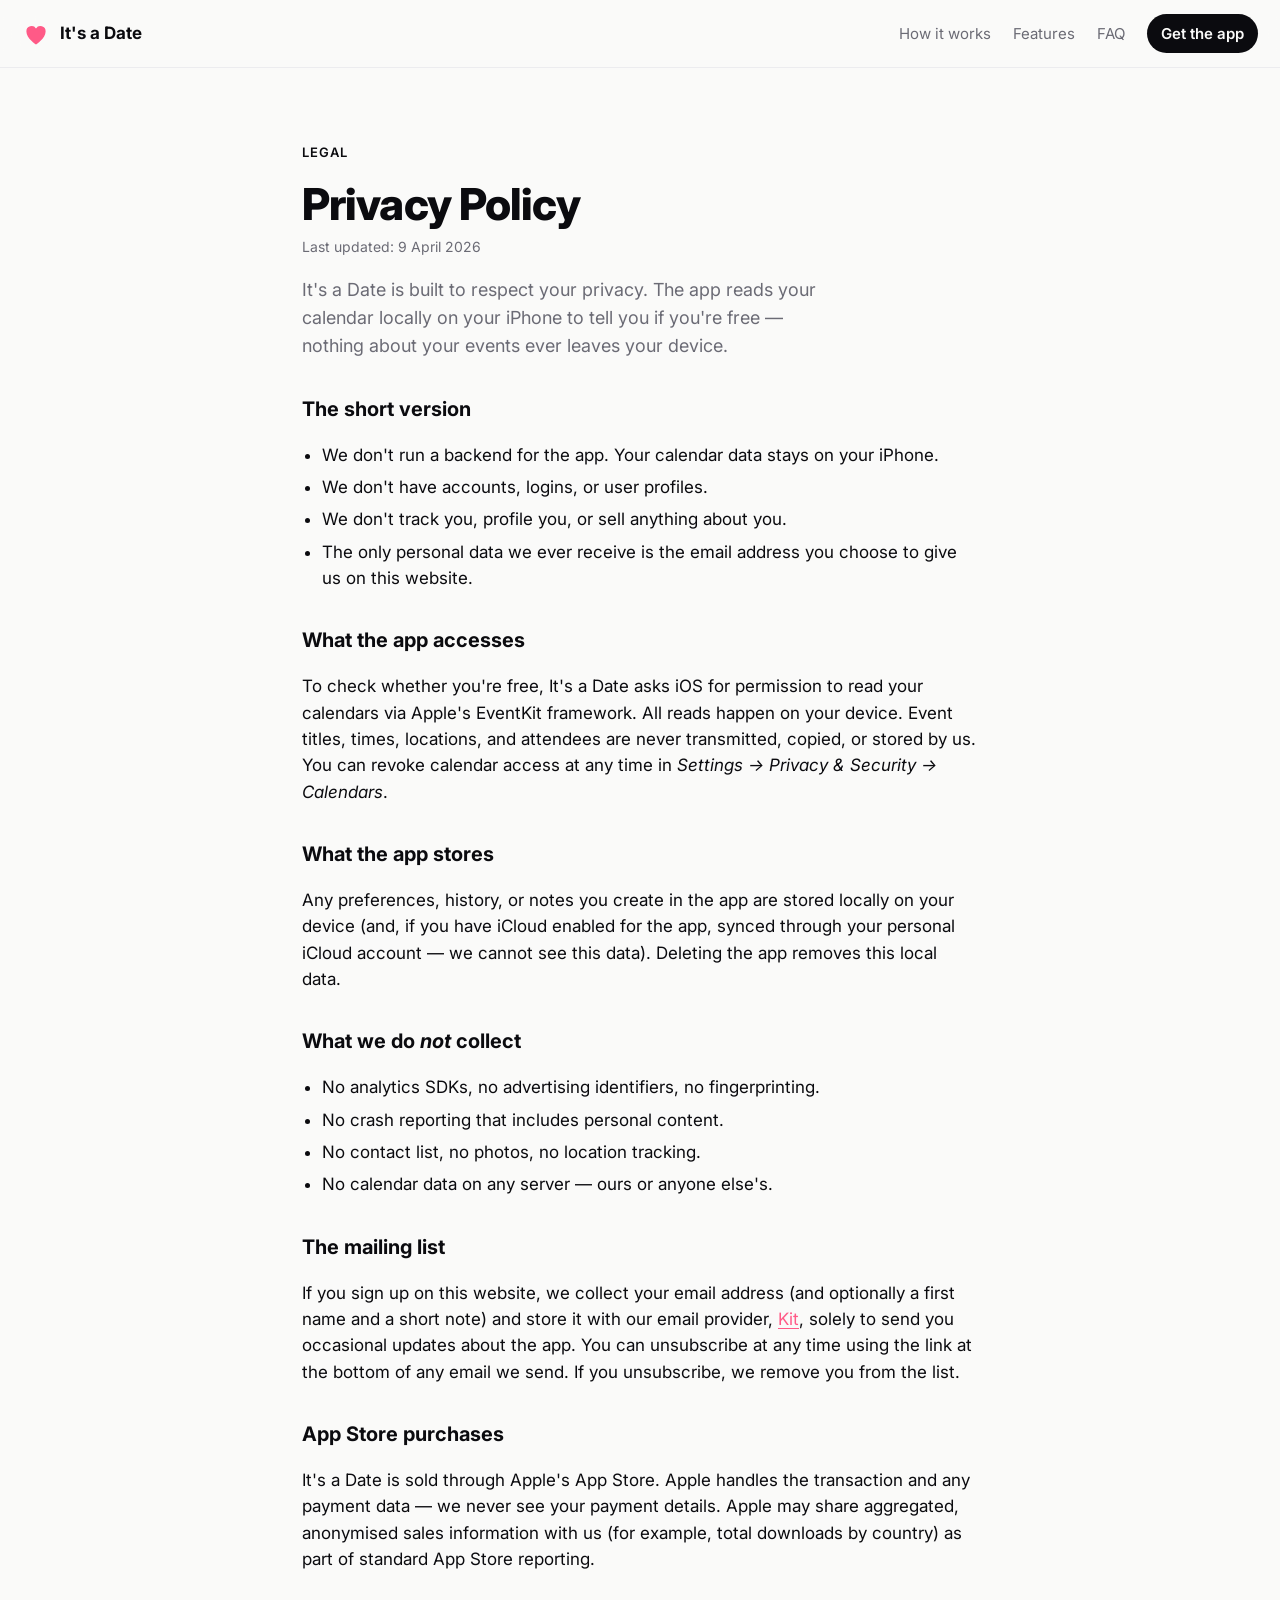
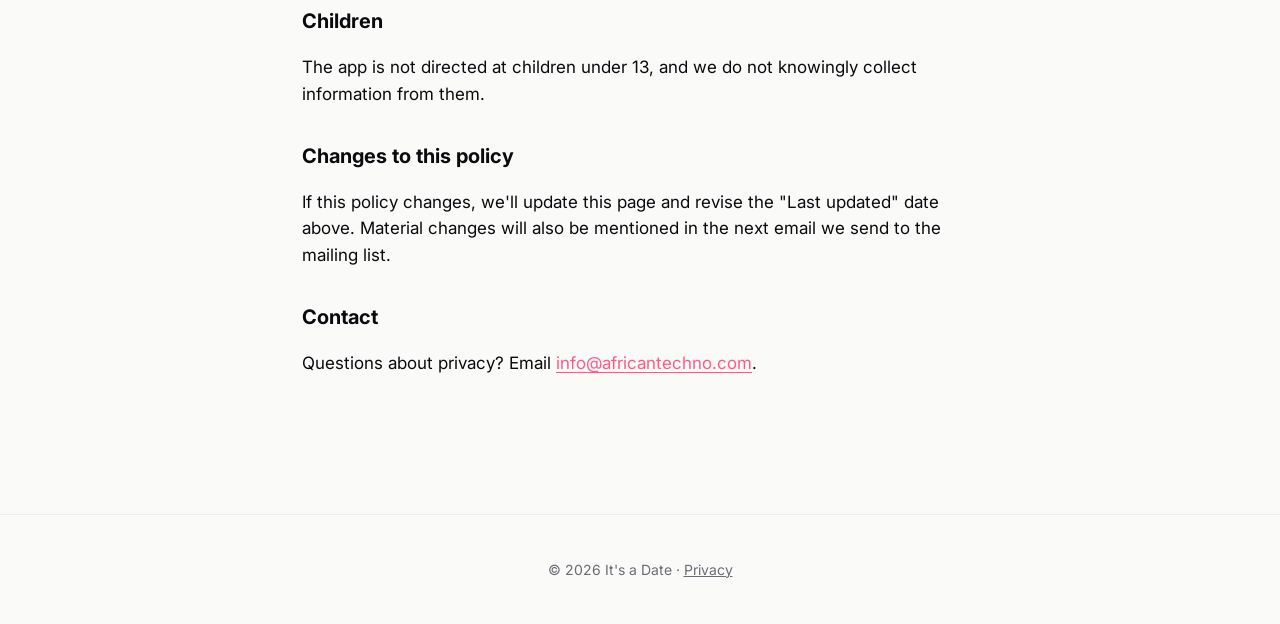
==== privacy.html @ ae097d8b "Launch copy: App Store link, pricing, mailing list voice, privacy page - Add official App Store badg" ====
<!doctype html>
<html lang="en">
<head>
  <meta charset="utf-8" />
  <meta name="viewport" content="width=device-width, initial-scale=1, viewport-fit=cover" />
  <meta name="theme-color" content="#ff5a87" media="(prefers-color-scheme: light)" />
  <meta name="theme-color" content="#0b0b0f" media="(prefers-color-scheme: dark)" />
  <title>Privacy · It's a Date</title>
  <meta name="description" content="Privacy policy for It's a Date — a calendar-aware iPhone app that keeps your data on your device." />
  <meta name="robots" content="index,follow" />

  <link rel="preconnect" href="https://fonts.googleapis.com">
  <link rel="preconnect" href="https://fonts.gstatic.com" crossorigin>
  <link href="https://fonts.googleapis.com/css2?family=Inter:wght@400;500;600;700;800&display=swap" rel="stylesheet">

  <link rel="stylesheet" href="styles.css" />
  <link rel="icon" href="favicon.svg" type="image/svg+xml" />
</head>
<body>
  <header class="nav">
    <a class="brand" href="/" aria-label="It's a Date">
      <span class="brand-mark" aria-hidden="true">
        <svg viewBox="0 0 32 32" width="28" height="28"><path d="M16 28s-11-7.2-11-15a6 6 0 0 1 11-3.4A6 6 0 0 1 27 13c0 7.8-11 15-11 15z" fill="currentColor"/></svg>
      </span>
      <span class="brand-name">It's a Date</span>
    </a>
    <nav class="nav-links">
      <a href="/#how">How it works</a>
      <a href="/#features">Features</a>
      <a href="/#faq">FAQ</a>
      <a href="https://apps.apple.com/za/app/its-a-date-scheduler/id6761782557" class="nav-cta">Get the app</a>
    </nav>
  </header>

  <main class="legal">
    <p class="eyebrow">Legal</p>
    <h1>Privacy Policy</h1>
    <p class="updated">Last updated: 9 April 2026</p>

    <p class="lede">
      It's a Date is built to respect your privacy. The app reads your calendar locally on your iPhone to tell you if you're free — nothing about your events ever leaves your device.
    </p>

    <h2>The short version</h2>
    <ul>
      <li>We don't run a backend for the app. Your calendar data stays on your iPhone.</li>
      <li>We don't have accounts, logins, or user profiles.</li>
      <li>We don't track you, profile you, or sell anything about you.</li>
      <li>The only personal data we ever receive is the email address you choose to give us on this website.</li>
    </ul>

    <h2>What the app accesses</h2>
    <p>
      To check whether you're free, It's a Date asks iOS for permission to read your calendars via Apple's EventKit framework. All reads happen on your device. Event titles, times, locations, and attendees are never transmitted, copied, or stored by us. You can revoke calendar access at any time in <em>Settings → Privacy &amp; Security → Calendars</em>.
    </p>

    <h2>What the app stores</h2>
    <p>
      Any preferences, history, or notes you create in the app are stored locally on your device (and, if you have iCloud enabled for the app, synced through your personal iCloud account — we cannot see this data). Deleting the app removes this local data.
    </p>

    <h2>What we do <em>not</em> collect</h2>
    <ul>
      <li>No analytics SDKs, no advertising identifiers, no fingerprinting.</li>
      <li>No crash reporting that includes personal content.</li>
      <li>No contact list, no photos, no location tracking.</li>
      <li>No calendar data on any server — ours or anyone else's.</li>
    </ul>

    <h2>The mailing list</h2>
    <p>
      If you sign up on this website, we collect your email address (and optionally a first name and a short note) and store it with our email provider, <a href="https://kit.com">Kit</a>, solely to send you occasional updates about the app. You can unsubscribe at any time using the link at the bottom of any email we send. If you unsubscribe, we remove you from the list.
    </p>

    <h2>App Store purchases</h2>
    <p>
      It's a Date is sold through Apple's App Store. Apple handles the transaction and any payment data — we never see your payment details. Apple may share aggregated, anonymised sales information with us (for example, total downloads by country) as part of standard App Store reporting.
    </p>

    <h2>Children</h2>
    <p>
      The app is not directed at children under 13, and we do not knowingly collect information from them.
    </p>

    <h2>Changes to this policy</h2>
    <p>
      If this policy changes, we'll update this page and revise the "Last updated" date above. Material changes will also be mentioned in the next email we send to the mailing list.
    </p>

    <h2>Contact</h2>
    <p>
      Questions about privacy? Email <a href="mailto:info@africantechno.com">info@africantechno.com</a>.
    </p>
  </main>

  <footer>
    <p>© <span id="year"></span> It's a Date · <a href="/privacy.html">Privacy</a></p>
  </footer>

  <script>document.getElementById('year').textContent = new Date().getFullYear();</script>
</body>
</html>
---- styles.css ----
:root {
  --bg: #fafaf9;
  --fg: #0b0b0f;
  --muted: #6b6b75;
  --line: #ececef;
  --card: #ffffff;
  --accent: #ff5a87;
  --accent-2: #ff7a5a;
  --success: #18b266;
  --radius: 18px;
  --radius-sm: 12px;
  --max: 1120px;
  --shadow: 0 10px 30px -12px rgba(20, 20, 30, 0.12);
}

@media (prefers-color-scheme: dark) {
  :root {
    --bg: #0b0b0f;
    --fg: #f4f4f6;
    --muted: #9b9ba5;
    --line: #1d1d22;
    --card: #131318;
    --shadow: 0 10px 40px -16px rgba(0, 0, 0, 0.6);
  }
}

* { box-sizing: border-box; }
html, body {
  margin: 0; padding: 0;
  background: var(--bg);
  color: var(--fg);
  font-family: 'Inter', -apple-system, BlinkMacSystemFont, 'SF Pro Text', system-ui, sans-serif;
  font-size: 17px;
  line-height: 1.55;
  -webkit-font-smoothing: antialiased;
}
a { color: inherit; text-decoration: none; }

.appstore-badge { display: inline-block; margin: 18px 0 8px; transition: transform .15s ease, opacity .15s ease; }
.appstore-badge:hover { transform: translateY(-1px); opacity: .9; }
.appstore-badge img { display: block; height: 52px; width: auto; }
.final-cta .appstore-badge img { height: 60px; }
.price-note { font-size: 15px; color: var(--muted); margin: 6px 0 0; }
.price-note strong { color: var(--fg); font-weight: 700; }
.final-cta .price-note { text-align: center; }

/* LEGAL PAGES */
.legal { max-width: 720px; margin: 40px auto 60px; padding: 30px 22px 60px; }
.legal h1 { font-size: clamp(32px, 5vw, 44px); margin: 6px 0 8px; letter-spacing: -0.02em; }
.legal h2 { font-size: 20px; margin: 34px 0 10px; }
.legal p, .legal li { color: var(--fg); }
.legal .lede { color: var(--muted); font-size: 18px; margin: 14px 0 8px; }
.legal .updated { color: var(--muted); font-size: 14px; margin: 0 0 18px; }
.legal ul { padding-left: 20px; }
.legal li { margin: 6px 0; }
.legal a { color: var(--accent); text-decoration: underline; text-underline-offset: 3px; }

/* NAV */
.nav {
  position: sticky; top: 0; z-index: 50;
  display: flex; align-items: center; justify-content: space-between;
  padding: 14px 22px;
  backdrop-filter: saturate(180%) blur(16px);
  -webkit-backdrop-filter: saturate(180%) blur(16px);
  background: color-mix(in srgb, var(--bg) 80%, transparent);
  border-bottom: 1px solid var(--line);
}
.brand { display: flex; align-items: center; gap: 10px; font-weight: 700; }
.brand-mark { color: var(--accent); display: inline-flex; }
.nav-links { display: flex; gap: 22px; align-items: center; font-size: 15px; }
.nav-links a { color: var(--muted); }
.nav-links a:hover { color: var(--fg); }
.nav-cta {
  background: var(--fg); color: var(--bg) !important;
  padding: 8px 14px; border-radius: 999px; font-weight: 600;
}
@media (max-width: 720px) {
  .nav-links a:not(.nav-cta) { display: none; }
}

/* HERO */
.hero {
  max-width: var(--max);
  margin: 40px auto 24px;
  padding: 30px 22px 60px;
  display: grid;
  grid-template-columns: 1.15fr 0.85fr;
  gap: 60px;
  align-items: center;
}
@media (max-width: 920px) {
  .hero { grid-template-columns: 1fr; gap: 40px; }
  .hero-art { order: -1; }
}
.eyebrow {
  display: inline-block;
  font-size: 13px; font-weight: 600;
  color: var(--accent);
  text-transform: uppercase; letter-spacing: 0.08em;
  margin: 0 0 14px;
}
h1 {
  font-size: clamp(36px, 6vw, 64px);
  line-height: 1.04;
  letter-spacing: -0.025em;
  font-weight: 800;
  margin: 0 0 18px;
}
.lede {
  font-size: 19px;
  color: var(--muted);
  max-width: 540px;
  margin: 0 0 28px;
}

/* FORM */
.waitlist-form {
  background: var(--card);
  border: 1px solid var(--line);
  border-radius: var(--radius);
  padding: 22px;
  box-shadow: var(--shadow);
  display: grid; gap: 14px;
}
.row { display: grid; grid-template-columns: 1fr 1fr; gap: 12px; }
@media (max-width: 540px) { .row { grid-template-columns: 1fr; } }
.field { display: grid; gap: 6px; font-size: 14px; }
.field span, .field legend {
  font-weight: 600; color: var(--fg);
}
.field em { color: var(--muted); font-weight: 400; font-style: normal; }
.field input[type=text], .field input[type=email], .field textarea {
  font: inherit;
  background: var(--bg);
  color: var(--fg);
  border: 1px solid var(--line);
  border-radius: var(--radius-sm);
  padding: 12px 14px;
  outline: none;
  transition: border-color .15s, box-shadow .15s;
}
.field input:focus, .field textarea:focus {
  border-color: var(--accent);
  box-shadow: 0 0 0 4px color-mix(in srgb, var(--accent) 18%, transparent);
}
.segmented { border: none; padding: 0; margin: 0; }
.seg { display: flex; gap: 8px; flex-wrap: wrap; }
.seg label {
  flex: 1 1 140px;
  position: relative;
  border: 1px solid var(--line);
  border-radius: var(--radius-sm);
  padding: 12px 14px;
  cursor: pointer;
  background: var(--bg);
  font-weight: 500;
  text-align: center;
  transition: border-color .15s, background .15s;
}
.seg input { position: absolute; opacity: 0; pointer-events: none; }
.seg label:has(input:checked) {
  border-color: var(--accent);
  background: color-mix(in srgb, var(--accent) 8%, var(--bg));
  color: var(--fg);
}

/* BUTTONS */
.btn {
  display: inline-flex; align-items: center; justify-content: center;
  font: inherit; font-weight: 600;
  padding: 14px 20px;
  border-radius: var(--radius-sm);
  border: 1px solid transparent;
  cursor: pointer;
  transition: transform .1s, opacity .15s;
}
.btn:active { transform: scale(0.98); }
.btn.primary { background: var(--accent); color: white; }
.btn.primary:hover { opacity: 0.92; }
.btn.big { padding: 18px 28px; font-size: 18px; }
.btn.ghost { background: transparent; border-color: var(--line); color: var(--fg); padding: 12px 18px; }
.btn.ghost:hover { border-color: var(--accent); }

.privacy-note {
  font-size: 13px; color: var(--muted); margin: 4px 0 0; text-align: center;
}

/* SUCCESS */
.success {
  background: var(--card);
  border: 1px solid var(--line);
  border-radius: var(--radius);
  padding: 30px;
  text-align: center;
  box-shadow: var(--shadow);
}
.check {
  width: 56px; height: 56px;
  border-radius: 50%;
  background: var(--success);
  color: white;
  display: inline-flex; align-items: center; justify-content: center;
  font-size: 28px; font-weight: 700;
  margin-bottom: 12px;
}
.check.small { width: 28px; height: 28px; font-size: 16px; }
.success h3 { margin: 0 0 6px; font-size: 22px; }
.success p { margin: 0; color: var(--muted); }

/* PHONE MOCK */
.hero-art { display: flex; justify-content: center; }
.phone {
  width: 280px; height: 580px;
  background: linear-gradient(160deg, var(--accent), var(--accent-2));
  border-radius: 44px;
  padding: 14px;
  box-shadow: 0 30px 80px -30px rgba(255, 90, 135, 0.6);
  position: relative;
}
.phone:before {
  content: ""; position: absolute; top: 16px; left: 50%; transform: translateX(-50%);
  width: 100px; height: 28px; background: rgba(0,0,0,0.6); border-radius: 999px;
}
.phone-screen {
  background: var(--card);
  border-radius: 32px;
  height: 100%;
  padding: 60px 22px 22px;
  display: flex; flex-direction: column; gap: 16px;
}
.screen-title { font-size: 26px; font-weight: 800; letter-spacing: -0.02em; }
.screen-card {
  display: flex; align-items: center; gap: 14px;
  padding: 16px;
  border-radius: 16px;
  background: color-mix(in srgb, var(--accent) 8%, var(--bg));
  border: 1px solid color-mix(in srgb, var(--accent) 22%, var(--line));
}
.dot { width: 12px; height: 12px; border-radius: 50%; background: var(--accent); }
.line.strong { font-weight: 700; }
.line.muted { color: var(--muted); font-size: 13px; }
.screen-success {
  margin-top: auto;
  display: flex; flex-direction: column; align-items: center; gap: 10px;
  padding: 22px;
}

/* SECTIONS */
.section {
  max-width: var(--max);
  margin: 0 auto;
  padding: 80px 22px;
  border-top: 1px solid var(--line);
}
.section h2 {
  font-size: clamp(28px, 4vw, 40px);
  font-weight: 800;
  letter-spacing: -0.02em;
  margin: 0 0 36px;
}

.steps {
  list-style: none; padding: 0; margin: 0;
  display: grid; gap: 20px;
  grid-template-columns: repeat(3, 1fr);
}
@media (max-width: 820px) { .steps { grid-template-columns: 1fr; } }
.steps li {
  background: var(--card);
  border: 1px solid var(--line);
  border-radius: var(--radius);
  padding: 26px;
}
.step-num {
  display: inline-flex; align-items: center; justify-content: center;
  width: 32px; height: 32px;
  border-radius: 999px;
  background: var(--fg); color: var(--bg);
  font-weight: 700; font-size: 14px;
  margin-bottom: 14px;
}
.steps h3 { margin: 0 0 6px; font-size: 19px; }
.steps p { margin: 0; color: var(--muted); }

.cards {
  display: grid;
  grid-template-columns: repeat(3, 1fr);
  gap: 16px;
}
@media (max-width: 820px) { .cards { grid-template-columns: 1fr 1fr; } }
@media (max-width: 540px) { .cards { grid-template-columns: 1fr; } }
.card {
  background: var(--card);
  border: 1px solid var(--line);
  border-radius: var(--radius);
  padding: 22px;
}
.card .ico { font-size: 26px; margin-bottom: 10px; }
.card h3 { margin: 0 0 6px; font-size: 17px; }
.card p { margin: 0; color: var(--muted); font-size: 15px; }

.split {
  display: grid;
  grid-template-columns: 1fr 1fr;
  gap: 20px;
}
@media (max-width: 820px) { .split { grid-template-columns: 1fr; } }
.split-card {
  background: var(--card);
  border: 1px solid var(--line);
  border-radius: var(--radius);
  padding: 30px;
}
.split-card h3 { margin: 0 0 8px; font-size: 22px; }
.split-card p { margin: 0 0 18px; color: var(--muted); }

.faq { display: grid; gap: 10px; max-width: 760px; }
.faq details {
  background: var(--card);
  border: 1px solid var(--line);
  border-radius: var(--radius-sm);
  padding: 18px 22px;
}
.faq summary {
  cursor: pointer;
  font-weight: 600;
  list-style: none;
}
.faq summary::-webkit-details-marker { display: none; }
.faq summary::after {
  content: "+"; float: right; color: var(--muted); font-weight: 400;
}
.faq details[open] summary::after { content: "−"; }
.faq p { margin: 12px 0 0; color: var(--muted); }

.final-cta { text-align: center; }
.final-cta h2 { margin-bottom: 8px; }
.final-cta .lede { margin-left: auto; margin-right: auto; }
.final-cta .btn { margin: 22px 0 12px; }

footer {
  text-align: center;
  padding: 30px;
  color: var(--muted);
  font-size: 14px;
  border-top: 1px solid var(--line);
}
footer a { color: var(--muted); text-decoration: underline; }
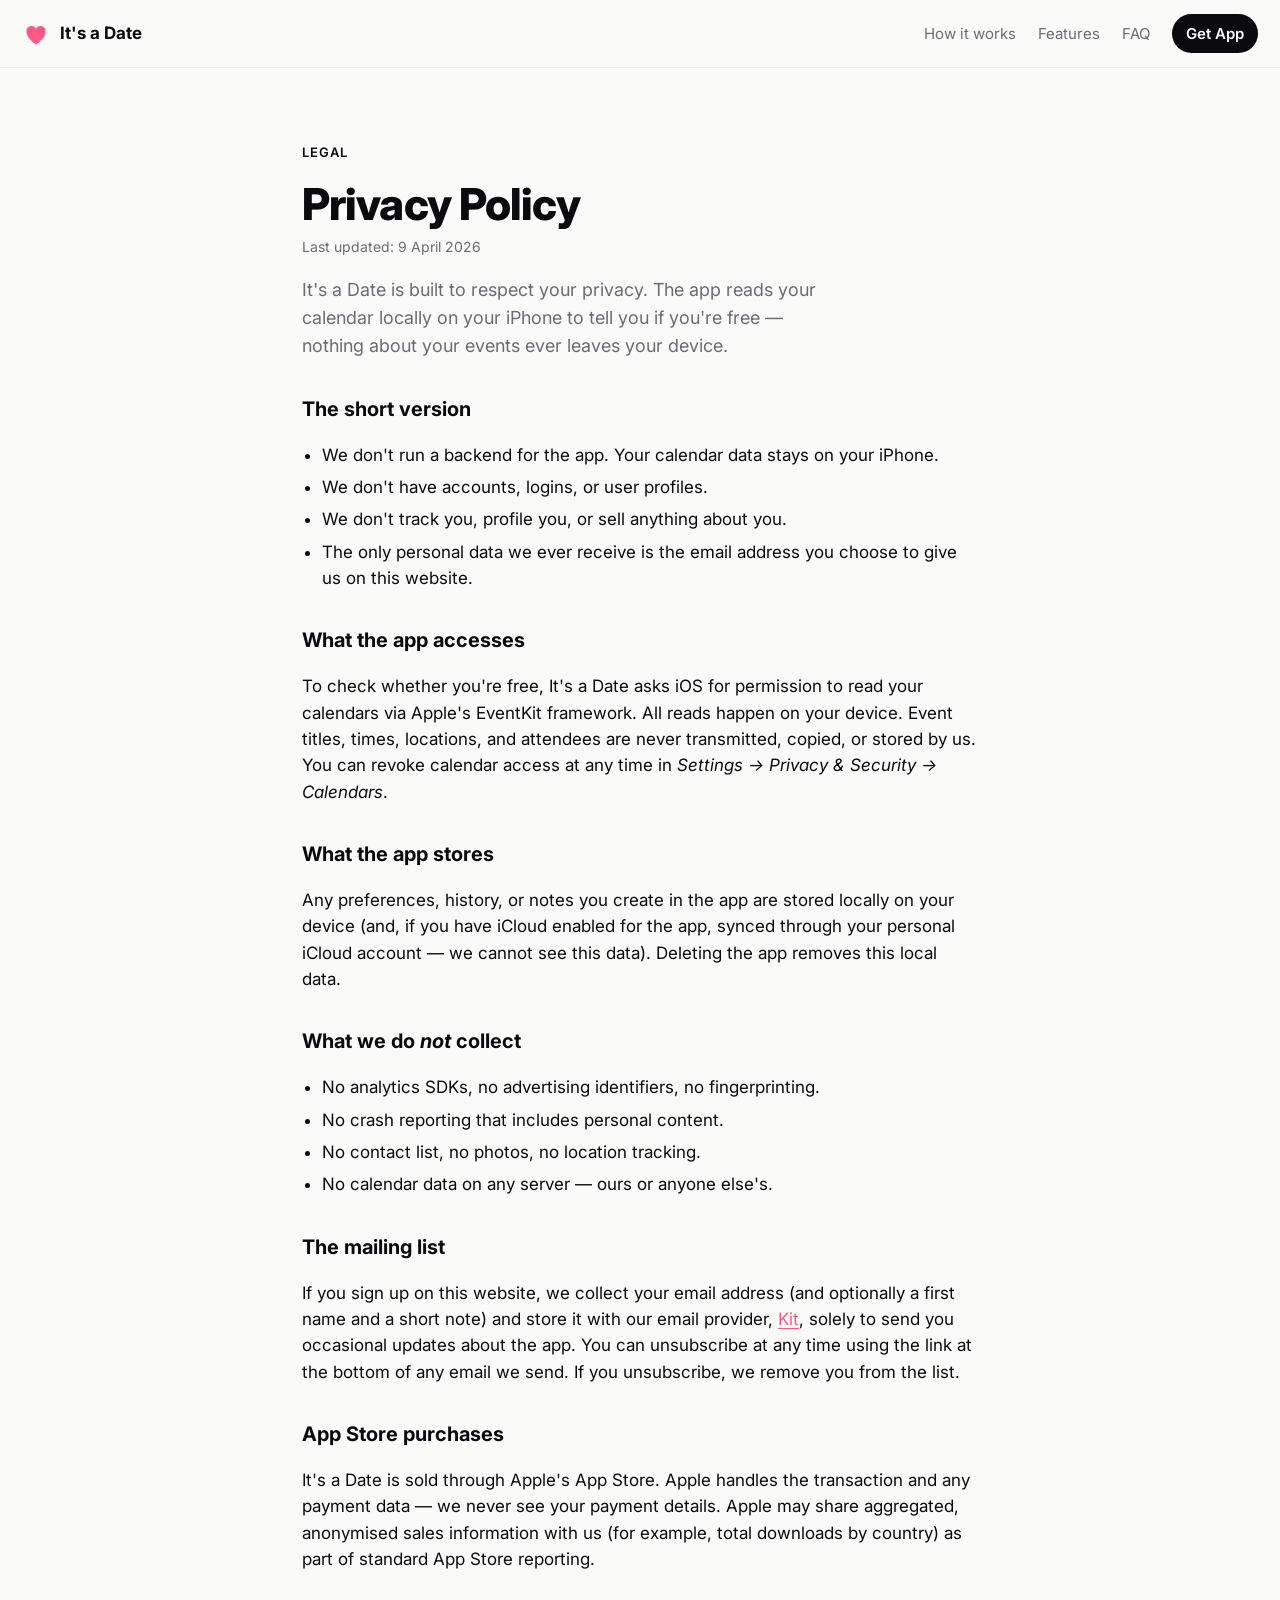
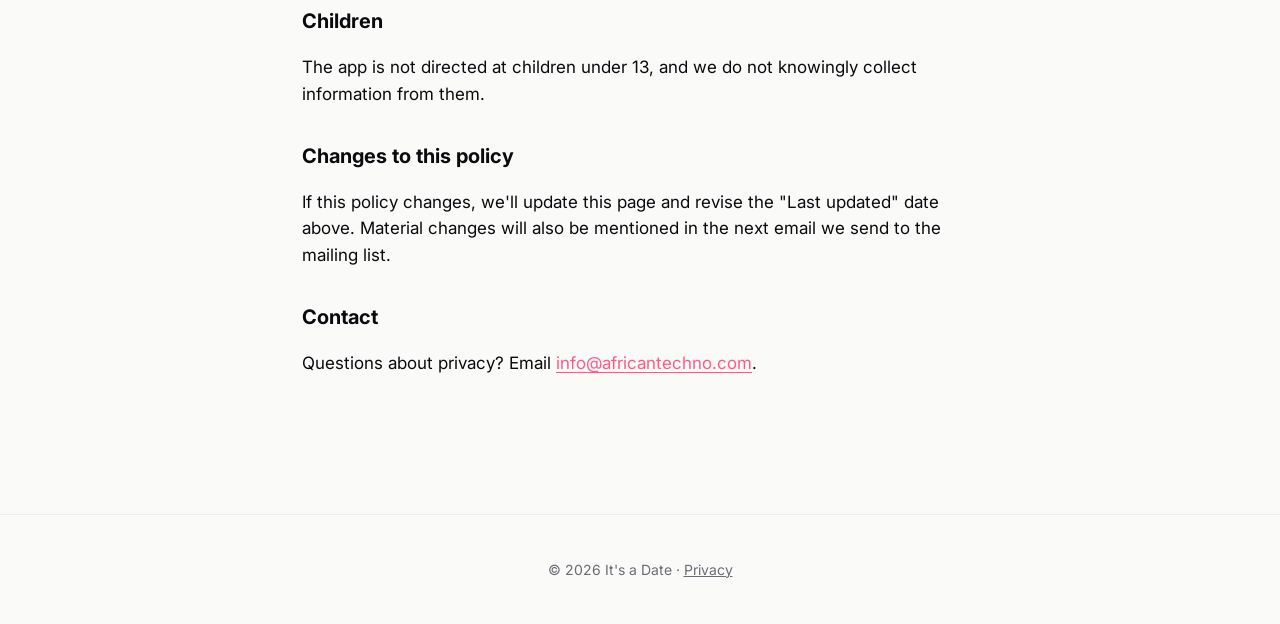
==== commit e00b70dd: "Shorten header app CTA" ====
--- a/privacy.html
+++ b/privacy.html
@@ -28,7 +28,7 @@
       <a href="/#how">How it works</a>
       <a href="/#features">Features</a>
       <a href="/#faq">FAQ</a>
-      <a href="https://apps.apple.com/za/app/its-a-date-scheduler/id6761782557" class="nav-cta">Get the app</a>
+      <a href="https://apps.apple.com/za/app/its-a-date-scheduler/id6761782557" class="nav-cta">Get App</a>
     </nav>
   </header>
 
--- a/styles.css
+++ b/styles.css
@@ -34,7 +34,39 @@
   line-height: 1.55;
   -webkit-font-smoothing: antialiased;
 }
+body { overflow-x: hidden; }
+html { scroll-behavior: smooth; }
 a { color: inherit; text-decoration: none; }
+a, button, input, textarea, summary { -webkit-tap-highlight-color: rgba(255, 90, 135, 0.18); }
+
+.skip-link {
+  position: absolute;
+  left: 18px;
+  top: 14px;
+  z-index: 100;
+  padding: 10px 14px;
+  border-radius: 999px;
+  background: var(--fg);
+  color: var(--bg);
+  transform: translateY(-140%);
+  transition: transform .15s ease;
+}
+.skip-link:focus-visible { transform: translateY(0); }
+
+a:focus-visible,
+button:focus-visible,
+summary:focus-visible,
+.seg label:has(input:focus-visible) {
+  outline: 3px solid color-mix(in srgb, var(--accent) 50%, white);
+  outline-offset: 3px;
+}
+
+#how,
+#features,
+#faq,
+#updates-form {
+  scroll-margin-top: 96px;
+}
 
 .appstore-badge { display: inline-block; margin: 18px 0 8px; transition: transform .15s ease, opacity .15s ease; }
 .appstore-badge:hover { transform: translateY(-1px); opacity: .9; }
@@ -59,15 +91,16 @@
 .nav {
   position: sticky; top: 0; z-index: 50;
   display: flex; align-items: center; justify-content: space-between;
+  gap: 12px;
   padding: 14px 22px;
   backdrop-filter: saturate(180%) blur(16px);
   -webkit-backdrop-filter: saturate(180%) blur(16px);
   background: color-mix(in srgb, var(--bg) 80%, transparent);
   border-bottom: 1px solid var(--line);
 }
-.brand { display: flex; align-items: center; gap: 10px; font-weight: 700; }
+.brand { display: flex; align-items: center; gap: 10px; font-weight: 700; min-width: 0; }
 .brand-mark { color: var(--accent); display: inline-flex; }
-.nav-links { display: flex; gap: 22px; align-items: center; font-size: 15px; }
+.nav-links { display: flex; gap: 22px; align-items: center; font-size: 15px; flex-shrink: 0; }
 .nav-links a { color: var(--muted); }
 .nav-links a:hover { color: var(--fg); }
 .nav-cta {
@@ -76,6 +109,11 @@
 }
 @media (max-width: 720px) {
   .nav-links a:not(.nav-cta) { display: none; }
+}
+@media (max-width: 420px) {
+  .nav { padding: 12px 14px; }
+  .brand-name { font-size: 18px; }
+  .nav-cta { padding: 8px 12px; font-size: 14px; }
 }
 
 /* HERO */
@@ -92,6 +130,13 @@
   .hero { grid-template-columns: 1fr; gap: 40px; }
   .hero-art { order: -1; }
 }
+.hero-inner,
+.hero-art { min-width: 0; }
+@media (max-width: 540px) {
+  .hero { padding: 24px 16px 48px; }
+  h1 { font-size: clamp(32px, 12vw, 44px); }
+  .lede { font-size: 17px; }
+}
 .eyebrow {
   display: inline-block;
   font-size: 13px; font-weight: 600;
@@ -105,6 +150,7 @@
   letter-spacing: -0.025em;
   font-weight: 800;
   margin: 0 0 18px;
+  text-wrap: balance;
 }
 .lede {
   font-size: 19px;
@@ -112,9 +158,14 @@
   max-width: 540px;
   margin: 0 0 28px;
 }
+.form-intro {
+  margin: 16px 0 14px;
+  color: var(--muted);
+  font-size: 15px;
+}
 
 /* FORM */
-.waitlist-form {
+.updates-form {
   background: var(--card);
   border: 1px solid var(--line);
   border-radius: var(--radius);
@@ -139,7 +190,7 @@
   outline: none;
   transition: border-color .15s, box-shadow .15s;
 }
-.field input:focus, .field textarea:focus {
+.field input:focus-visible, .field textarea:focus-visible {
   border-color: var(--accent);
   box-shadow: 0 0 0 4px color-mix(in srgb, var(--accent) 18%, transparent);
 }
@@ -184,6 +235,12 @@
 .privacy-note {
   font-size: 13px; color: var(--muted); margin: 4px 0 0; text-align: center;
 }
+.form-message {
+  margin: 2px 0 0;
+  text-align: center;
+  font-size: 14px;
+  color: #ff8aa8;
+}
 
 /* SUCCESS */
 .success {
@@ -211,6 +268,7 @@
 .hero-art { display: flex; justify-content: center; }
 .phone {
   width: 280px; height: 580px;
+  max-width: calc(100vw - 40px);
   background: linear-gradient(160deg, var(--accent), var(--accent-2));
   border-radius: 44px;
   padding: 14px;
